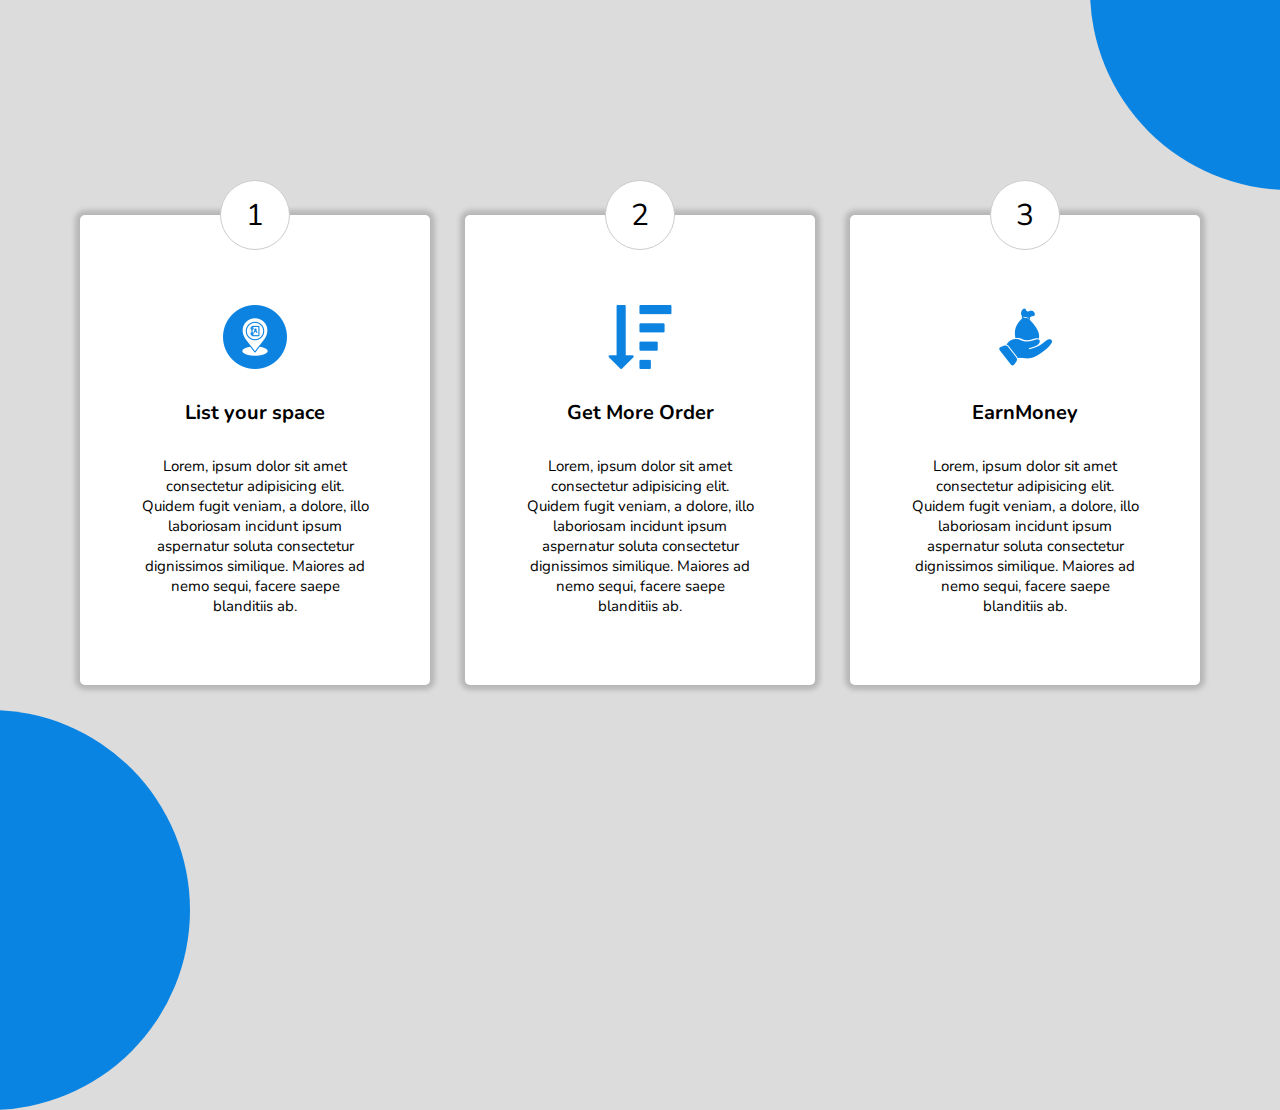
==== question-6/index.html @ 4862b06e "question/6 without responsive" ====
<!DOCTYPE html>
<html lang="en">
  <head>
    <meta charset="UTF-8" />
    <meta http-equiv="X-UA-Compatible" content="IE=edge" />
    <meta name="viewport" content="width=device-width, initial-scale=1.0" />
    <link rel="stylesheet" href="style.css" />
    <title>Document</title>
  </head>
  <body>
    <div class="card">
      <div class="card-num">1</div>
      <img src="icons/phone-book.png" alt="img" />
      <div class="card-title"><h1>List your space</h1></div>
      <div class="card-text">
        <p>
          Lorem, ipsum dolor sit amet consectetur adipisicing elit. Quidem fugit
          veniam, a dolore, illo laboriosam incidunt ipsum aspernatur soluta
          consectetur dignissimos similique. Maiores ad nemo sequi, facere saepe
          blanditiis ab.
        </p>
      </div>
    </div>

    <div class="card">
      <div class="card-num">2</div>
      <img src="icons/sort-by-attributes.png" alt="img" />
      <div class="card-title"><h1>Get More Order</h1></div>
      <div class="card-text">
        <p>
          Lorem, ipsum dolor sit amet consectetur adipisicing elit. Quidem fugit
          veniam, a dolore, illo laboriosam incidunt ipsum aspernatur soluta
          consectetur dignissimos similique. Maiores ad nemo sequi, facere saepe
          blanditiis ab.
        </p>
      </div>
    </div>

    <div class="card">
      <div class="card-num">3</div>
      <img src="icons/money-bag.png" alt="img" />
      <div class="card-title"><h1>EarnMoney</h1></div>
      <div class="card-text">
        <p>
          Lorem, ipsum dolor sit amet consectetur adipisicing elit. Quidem fugit
          veniam, a dolore, illo laboriosam incidunt ipsum aspernatur soluta
          consectetur dignissimos similique. Maiores ad nemo sequi, facere saepe
          blanditiis ab.
        </p>
      </div>
    </div>

    <div class="circle right"></div>
    <div class="circle left"></div>
  </body>
</html>
---- question-6/style.css ----
@font-face {
  font-family: Nunito;
  src: url(fonts/Nunito-VariableFont_wght.ttf);
}
*,
*::after,
*::before {
  padding: 0;
  margin: 0;
  box-sizing: border-box;
  font-family: Nunito;
}

html {
  font-size: 62.5%;
}
html,
body {
  width: 100%;
  height: 100%;
}
body {
  display: flex;
  align-items: center;
  justify-content: center;
  gap: 3.5rem;
  background-color: #dcdcdc;
  position: relative;
  overflow: hidden;
}
.circle {
  width: 40rem;
  height: 40rem;
  border-radius: 100%;
  background-color: #0984e2;
}
.right {
  position: absolute;
  right: -21rem;
  top: -21rem;
}
.left {
  position: absolute;
  left: -21rem;
  bottom: -21rem;
}
.card {
  width: 35rem;
  height: 47rem;
  background-color: #fff;
  border-radius: 0.5rem;
  display: flex;
  flex-direction: column;
  align-items: center;
  gap: 3rem;
  padding: 7rem 6rem 5rem;
  justify-content: center;
  text-align: center;
  position: relative;
  box-shadow: 0 0 0.5rem 0.5rem #b7b7b7;
}
.card-title h1 {
  font-size: 2rem;
}
.card-text p {
  font-size: 1.5rem;
}
.card-num {
  width: 7rem;
  height: 7rem;
  background-color: #fff;
  border: 1px solid #ccc;
  border-radius: 100%;
  display: flex;
  align-items: center;
  justify-content: center;
  position: absolute;
  font-size: 3rem;
  top: -3.5rem;
}
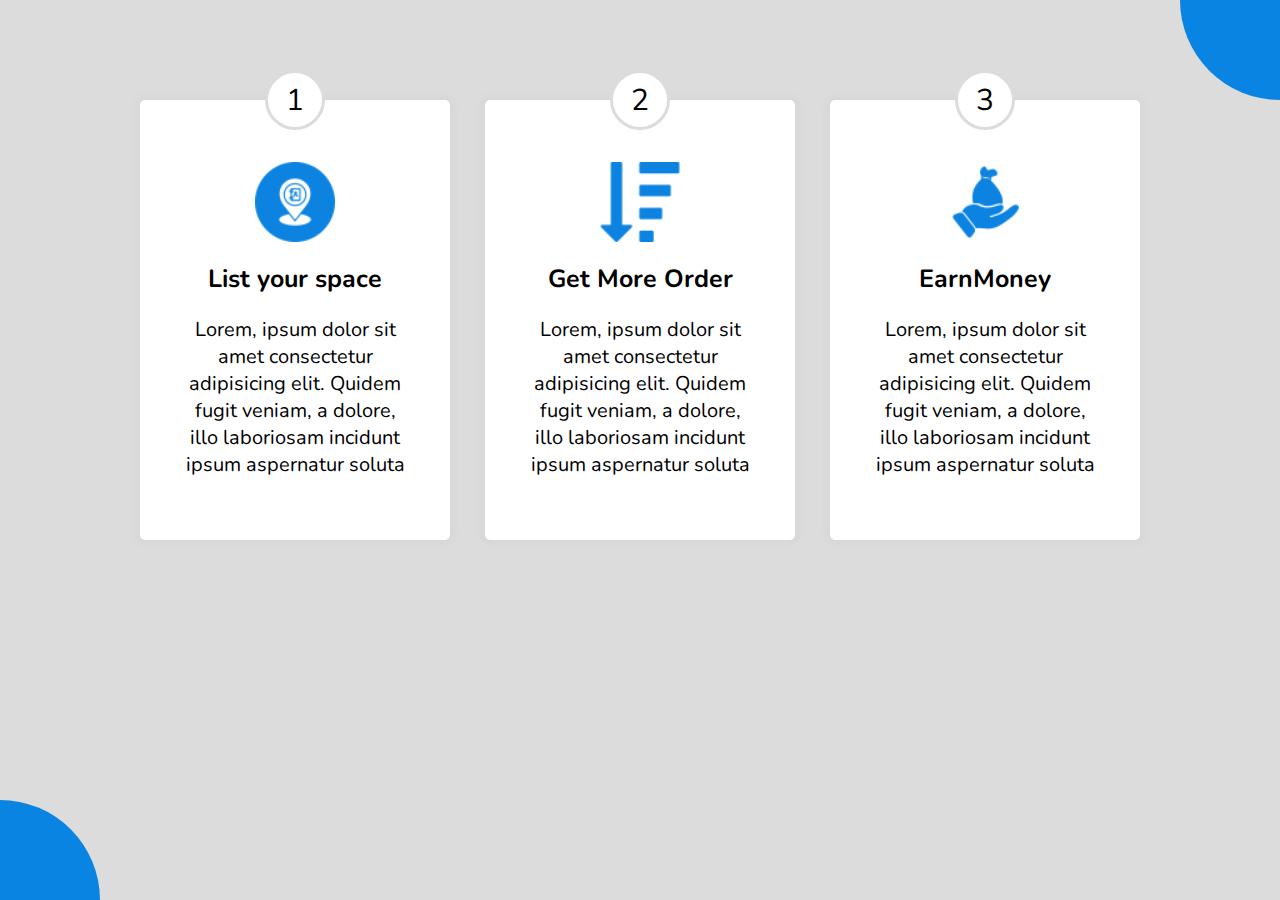
==== commit ce51e7f9: "question/6 compeleted" ====
--- a/question-6/index.html
+++ b/question-6/index.html
@@ -8,49 +8,45 @@
     <title>Document</title>
   </head>
   <body>
-    <div class="card">
-      <div class="card-num">1</div>
-      <img src="icons/phone-book.png" alt="img" />
-      <div class="card-title"><h1>List your space</h1></div>
-      <div class="card-text">
-        <p>
-          Lorem, ipsum dolor sit amet consectetur adipisicing elit. Quidem fugit
-          veniam, a dolore, illo laboriosam incidunt ipsum aspernatur soluta
-          consectetur dignissimos similique. Maiores ad nemo sequi, facere saepe
-          blanditiis ab.
-        </p>
+    <main class="main">
+      <div class="card">
+        <div class="card-num">1</div>
+        <img src="icons/phone-book.png" alt="img" />
+        <div class="card-title"><h1>List your space</h1></div>
+        <div class="card-text">
+          <p>
+            Lorem, ipsum dolor sit amet consectetur adipisicing elit. Quidem
+            fugit veniam, a dolore, illo laboriosam incidunt ipsum aspernatur
+            soluta
+          </p>
+        </div>
       </div>
-    </div>
 
-    <div class="card">
-      <div class="card-num">2</div>
-      <img src="icons/sort-by-attributes.png" alt="img" />
-      <div class="card-title"><h1>Get More Order</h1></div>
-      <div class="card-text">
-        <p>
-          Lorem, ipsum dolor sit amet consectetur adipisicing elit. Quidem fugit
-          veniam, a dolore, illo laboriosam incidunt ipsum aspernatur soluta
-          consectetur dignissimos similique. Maiores ad nemo sequi, facere saepe
-          blanditiis ab.
-        </p>
+      <div class="card">
+        <div class="card-num">2</div>
+        <img src="icons/sort-by-attributes.png" alt="img" />
+        <div class="card-title"><h1>Get More Order</h1></div>
+        <div class="card-text">
+          <p>
+            Lorem, ipsum dolor sit amet consectetur adipisicing elit. Quidem
+            fugit veniam, a dolore, illo laboriosam incidunt ipsum aspernatur
+            soluta
+          </p>
+        </div>
       </div>
-    </div>
 
-    <div class="card">
-      <div class="card-num">3</div>
-      <img src="icons/money-bag.png" alt="img" />
-      <div class="card-title"><h1>EarnMoney</h1></div>
-      <div class="card-text">
-        <p>
-          Lorem, ipsum dolor sit amet consectetur adipisicing elit. Quidem fugit
-          veniam, a dolore, illo laboriosam incidunt ipsum aspernatur soluta
-          consectetur dignissimos similique. Maiores ad nemo sequi, facere saepe
-          blanditiis ab.
-        </p>
+      <div class="card">
+        <div class="card-num">3</div>
+        <img src="icons/money-bag.png" alt="img" />
+        <div class="card-title"><h1>EarnMoney</h1></div>
+        <div class="card-text">
+          <p>
+            Lorem, ipsum dolor sit amet consectetur adipisicing elit. Quidem
+            fugit veniam, a dolore, illo laboriosam incidunt ipsum aspernatur
+            soluta
+          </p>
+        </div>
       </div>
-    </div>
-
-    <div class="circle right"></div>
-    <div class="circle left"></div>
+    </main>
   </body>
 </html>
--- a/question-6/style.css
+++ b/question-6/style.css
@@ -14,50 +14,58 @@
 html {
   font-size: 62.5%;
 }
-html,
 body {
-  width: 100%;
-  height: 100%;
-}
-body {
+  /* display: flex;
+  align-items: center;
+  justify-content: center; */
+  background-color: #dcdcdc;
+}
+body::before {
+  content: '';
+  width: 15rem;
+  height: 15rem;
+  border-radius: 100% 0% 0% 100% / 0% 0% 100% 100%;
+  background-color: #0984e2;
+  position: fixed;
+  right: 0rem;
+  top: 0rem;
+}
+body::after {
+  content: '';
+  width: 15rem;
+  height: 15rem;
+  border-radius: 0% 100% 100% 0% / 2% 100% 0% 98%;
+  background-color: #0984e2;
+  position: fixed;
+  left: 0rem;
+  bottom: 0rem;
+}
+.main {
   display: flex;
   align-items: center;
   justify-content: center;
   gap: 3.5rem;
-  background-color: #dcdcdc;
-  position: relative;
-  overflow: hidden;
-}
-.circle {
-  width: 40rem;
-  height: 40rem;
-  border-radius: 100%;
-  background-color: #0984e2;
-}
-.right {
-  position: absolute;
-  right: -21rem;
-  top: -21rem;
-}
-.left {
-  position: absolute;
-  left: -21rem;
-  bottom: -21rem;
-}
+  margin: 5rem 0;
+}
+
 .card {
-  width: 35rem;
-  height: 47rem;
+  width: 27rem;
+  height: 37rem;
   background-color: #fff;
   border-radius: 0.5rem;
   display: flex;
   flex-direction: column;
   align-items: center;
-  gap: 3rem;
+  gap: 2rem;
   padding: 7rem 6rem 5rem;
   justify-content: center;
   text-align: center;
   position: relative;
-  box-shadow: 0 0 0.5rem 0.5rem #b7b7b7;
+  box-shadow: 0 0 0.5rem 0.5rem #d8d8d8;
+}
+img {
+  width: 5rem;
+  height: 5rem;
 }
 .card-title h1 {
   font-size: 2rem;
@@ -66,15 +74,176 @@
   font-size: 1.5rem;
 }
 .card-num {
-  width: 7rem;
-  height: 7rem;
+  width: 6rem;
+  height: 6rem;
   background-color: #fff;
-  border: 1px solid #ccc;
+  border: 3px solid #dcdcdc;
   border-radius: 100%;
   display: flex;
   align-items: center;
   justify-content: center;
   position: absolute;
   font-size: 3rem;
-  top: -3.5rem;
-}
+  top: -3rem;
+}
+/* ......................................................... */
+@media screen and (max-width: 375px) {
+  body::before {
+    content: '';
+    width: 4rem;
+    height: 4rem;
+  }
+  body::after {
+    content: '';
+    width: 4rem;
+    height: 4rem;
+    bottom: 0;
+  }
+  .main {
+    flex-direction: column;
+    gap: 6rem;
+  }
+}
+/* .......................................... */
+@media screen and (min-width: 375px) {
+  body::before {
+    content: '';
+    width: 4rem;
+    height: 4rem;
+  }
+  body::after {
+    content: '';
+    width: 4rem;
+    height: 4rem;
+    bottom: 0;
+  }
+  .main {
+    flex-direction: column;
+    gap: 6rem;
+  }
+}
+/* ..................................................... */
+@media screen and (min-width: 500px) {
+  body::before {
+    content: '';
+    width: 6rem;
+    height: 6rem;
+  }
+  body::after {
+    content: '';
+    width: 6rem;
+    height: 6rem;
+    bottom: 0;
+  }
+  .main {
+    flex-direction: column;
+  }
+  .card {
+    width: 33rem;
+    height: 47rem;
+    gap: 2rem;
+  }
+  img {
+    width: 8rem;
+    height: 8rem;
+  }
+  .card-title h1 {
+    font-size: 2.7rem;
+  }
+  .card-text p {
+    font-size: 2.3rem;
+  }
+}
+/* .................................................... */
+@media screen and (min-width: 650px) {
+  body::before {
+    content: '';
+    width: 8rem;
+    height: 8rem;
+  }
+  body::after {
+    content: '';
+    width: 8rem;
+    height: 8rem;
+    bottom: 0;
+  }
+  .main {
+    flex-direction: column;
+  }
+  .card {
+    width: 42rem;
+    height: 53rem;
+    gap: 2rem;
+  }
+  img {
+    width: 8rem;
+    height: 8rem;
+  }
+  .card-title h1 {
+    font-size: 3rem;
+  }
+  .card-text p {
+    font-size: 2.8rem;
+  }
+}
+/* ............................................................. */
+@media screen and (min-width: 800px) {
+  body::before {
+    width: 10rem;
+    height: 10rem;
+  }
+  body::after {
+    width: 10rem;
+    height: 10rem;
+  }
+  .card {
+    width: 57rem;
+    height: 63rem;
+    gap: 2rem;
+  }
+  img {
+    width: 10rem;
+    height: 10rem;
+  }
+  .card-title h1 {
+    font-size: 3.5rem;
+  }
+  .card-text p {
+    font-size: 3rem;
+  }
+}
+/* ..................................................................... */
+@media screen and (min-width: 1200px) {
+  body::before {
+    width: 10rem;
+    height: 10rem;
+  }
+  body::after {
+    width: 10rem;
+    height: 10rem;
+  }
+  body {
+    overflow: hidden;
+  }
+  .main {
+    flex-direction: row;
+    gap: 3.5rem;
+    margin-top: 10rem;
+  }
+  .card {
+    width: 31rem;
+    height: 44rem;
+    gap: 2rem;
+    padding: 4rem;
+  }
+  img {
+    width: 8rem;
+    height: 8rem;
+  }
+  .card-title h1 {
+    font-size: 2.5rem;
+  }
+  .card-text p {
+    font-size: 2rem;
+  }
+}
